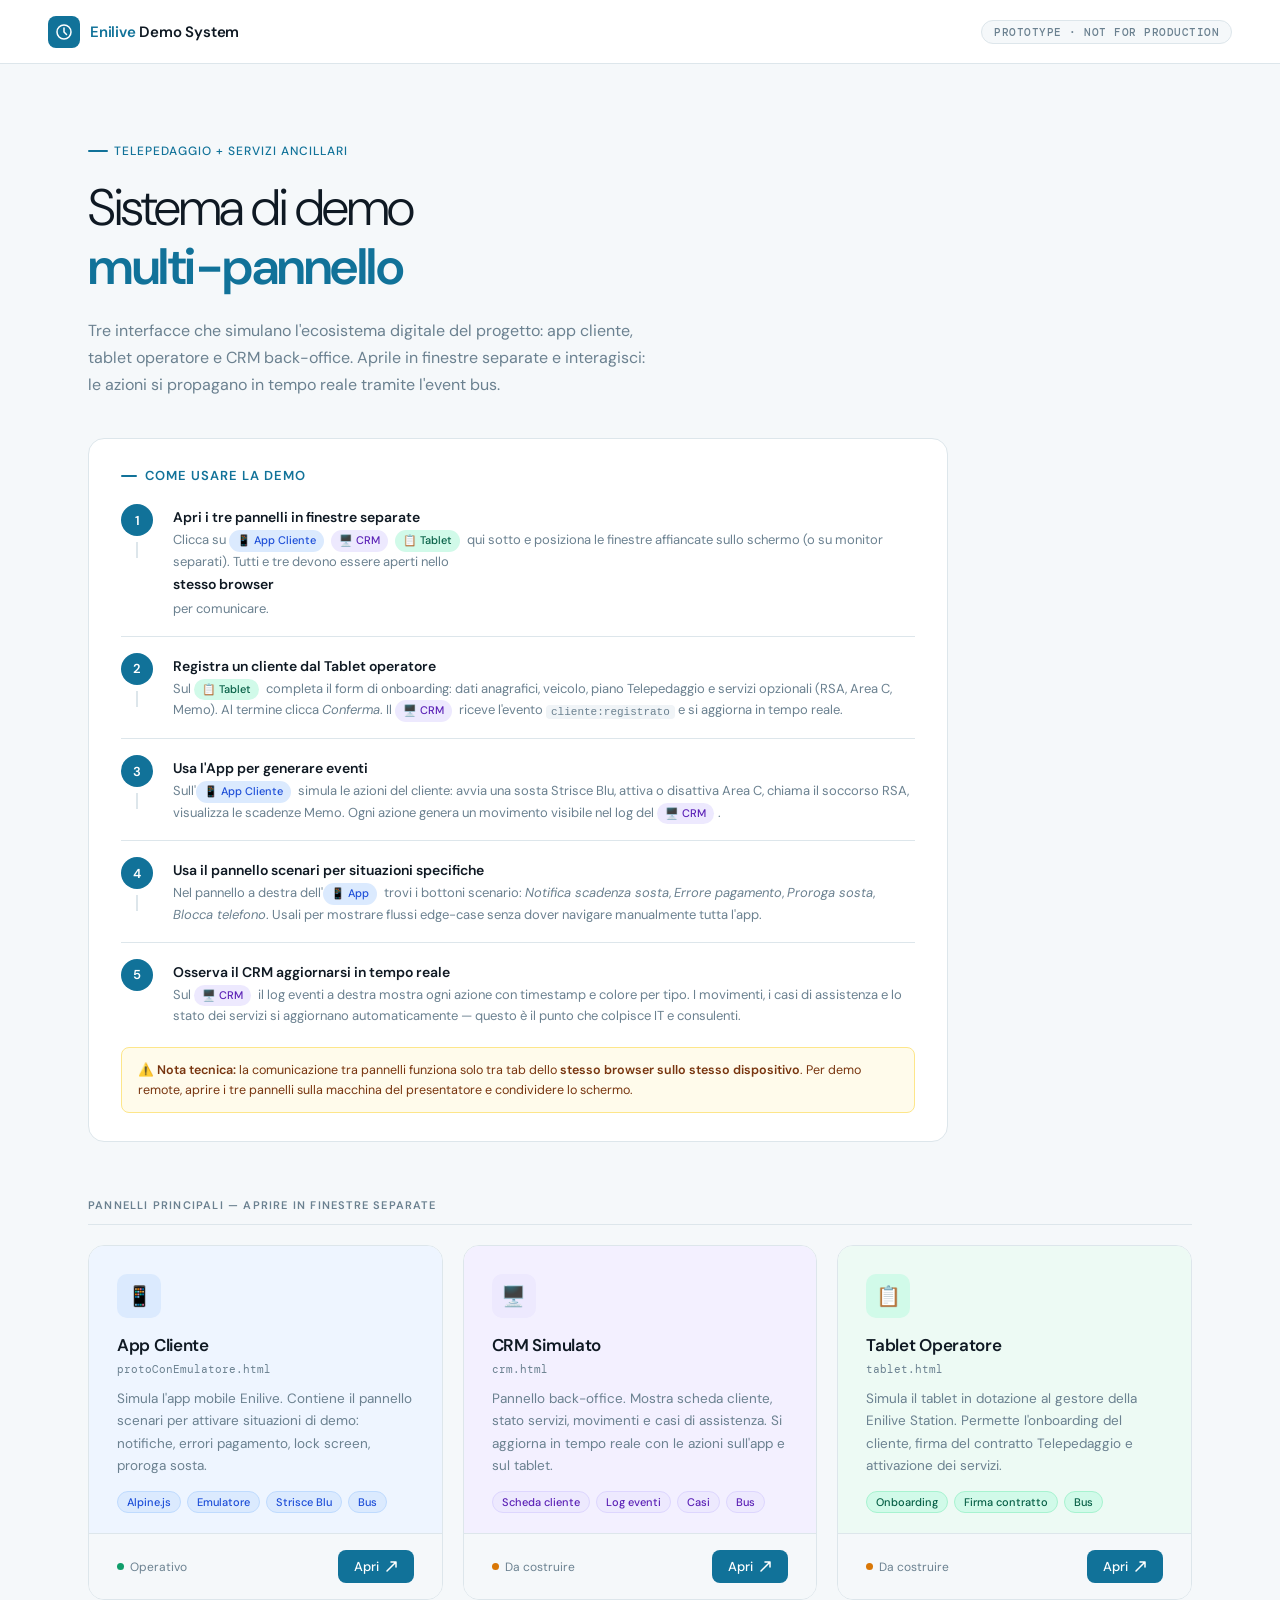
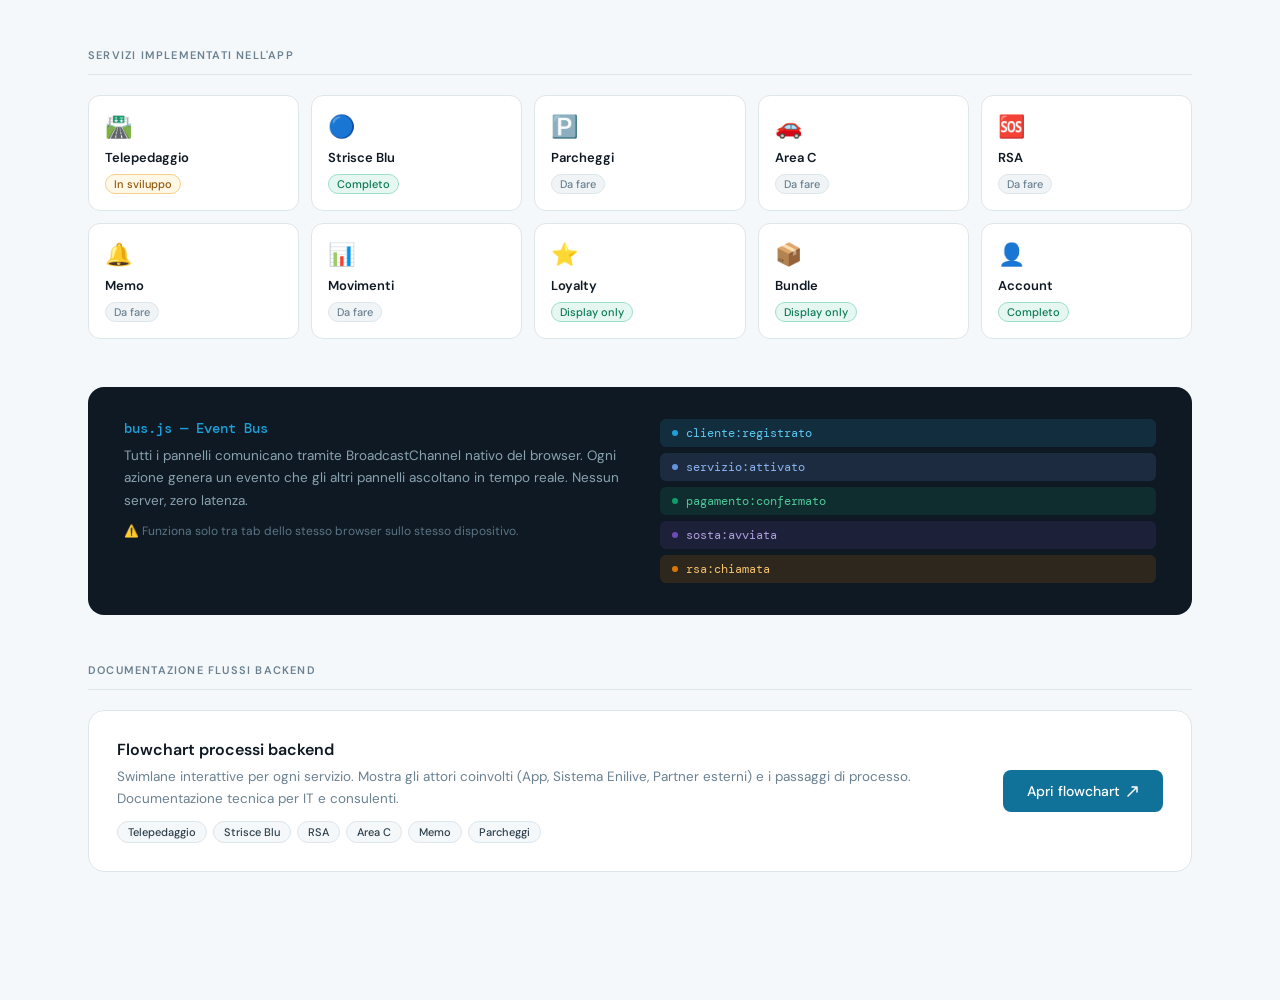
==== index.html @ ce36daeb "Add files via upload" ====
<!DOCTYPE html>
<html lang="it">
<head>
<meta charset="UTF-8">
<meta name="viewport" content="width=device-width, initial-scale=1.0">
<title>Enilive — Demo System</title>
<link href="https://fonts.googleapis.com/css2?family=DM+Sans:ital,opsz,wght@0,9..40,300;0,9..40,400;0,9..40,500;0,9..40,600;1,9..40,300&family=DM+Mono:wght@400;500&display=swap" rel="stylesheet">
<style>
  *, *::before, *::after { box-sizing: border-box; margin: 0; padding: 0; }

  :root {
    --teal:       #117299;
    --teal-dark:  #0d4f6f;
    --teal-light: #e6f4f9;
    --teal-mid:   #1e9fd8;
    --ink:        #0f1923;
    --ink-2:      #2c3e4a;
    --muted:      #6b8190;
    --border:     #dde6eb;
    --bg:         #f5f8fa;
    --white:      #ffffff;
    --green:      #0f9d6a;
    --amber:      #d97706;
    --purple:     #6d4bb5;
    --coral:      #d94f3d;
  }

  body {
    font-family: 'DM Sans', sans-serif;
    background: var(--bg);
    color: var(--ink);
    min-height: 100vh;
    overflow-x: hidden;
  }

  /* ── HEADER ── */
  header {
    background: var(--white);
    border-bottom: 1px solid var(--border);
    padding: 0 48px;
    height: 64px;
    display: flex;
    align-items: center;
    justify-content: space-between;
    position: sticky;
    top: 0;
    z-index: 100;
  }

  .logo {
    display: flex;
    align-items: center;
    gap: 10px;
  }

  .logo-mark {
    width: 32px;
    height: 32px;
    background: var(--teal);
    border-radius: 8px;
    display: flex;
    align-items: center;
    justify-content: center;
  }

  .logo-mark svg { width: 18px; height: 18px; }

  .logo-text {
    font-size: 15px;
    font-weight: 600;
    color: var(--ink);
    letter-spacing: -0.2px;
  }

  .logo-text span {
    color: var(--teal);
  }

  .header-badge {
    font-family: 'DM Mono', monospace;
    font-size: 11px;
    font-weight: 500;
    color: var(--muted);
    background: var(--bg);
    border: 1px solid var(--border);
    border-radius: 20px;
    padding: 4px 12px;
    letter-spacing: 0.5px;
  }

  /* ── HERO ── */
  .hero {
    padding: 72px 48px 56px;
    max-width: 1200px;
    margin: 0 auto;
  }

  .hero-eyebrow {
    display: inline-flex;
    align-items: center;
    gap: 6px;
    font-size: 12px;
    font-weight: 500;
    color: var(--teal);
    text-transform: uppercase;
    letter-spacing: 1px;
    margin-bottom: 20px;
  }

  .hero-eyebrow::before {
    content: '';
    display: block;
    width: 20px;
    height: 2px;
    background: var(--teal);
    border-radius: 2px;
  }

  .hero h1 {
    font-size: clamp(32px, 4vw, 52px);
    font-weight: 300;
    color: var(--ink);
    line-height: 1.15;
    letter-spacing: -1.5px;
    margin-bottom: 20px;
    max-width: 680px;
  }

  .hero h1 strong {
    font-weight: 600;
    color: var(--teal);
  }

  .hero-sub {
    font-size: 16px;
    font-weight: 400;
    color: var(--muted);
    line-height: 1.7;
    max-width: 560px;
    margin-bottom: 40px;
  }

  /* ── HOW TO ── */
  /* ── GUIDA USO ── */
  .howto {
    background: var(--white);
    border: 1px solid var(--border);
    border-radius: 16px;
    padding: 28px 32px;
    max-width: 860px;
  }

  .howto-title {
    font-size: 13px;
    font-weight: 600;
    text-transform: uppercase;
    letter-spacing: 1px;
    color: var(--teal);
    margin-bottom: 20px;
    display: flex;
    align-items: center;
    gap: 8px;
  }

  .howto-title::before {
    content: '';
    display: block;
    width: 16px;
    height: 2px;
    background: var(--teal);
    border-radius: 2px;
  }

  .howto-steps {
    display: flex;
    flex-direction: column;
    gap: 0;
  }

  .howto-step {
    display: flex;
    gap: 20px;
    align-items: flex-start;
    padding: 16px 0;
    border-bottom: 1px solid var(--border);
    position: relative;
  }

  .howto-step:last-child { border-bottom: none; padding-bottom: 0; }
  .howto-step:first-child { padding-top: 0; }

  .step-left {
    display: flex;
    flex-direction: column;
    align-items: center;
    gap: 0;
    flex-shrink: 0;
    width: 32px;
  }

  .step-num {
    width: 32px;
    height: 32px;
    border-radius: 50%;
    background: var(--teal);
    color: white;
    font-size: 13px;
    font-weight: 600;
    display: flex;
    align-items: center;
    justify-content: center;
    flex-shrink: 0;
  }

  .step-line {
    width: 2px;
    flex: 1;
    min-height: 16px;
    background: var(--border);
    margin-top: 6px;
  }

  .howto-step:last-child .step-line { display: none; }

  .step-right { flex: 1; padding-top: 4px; }

  .step-right strong {
    display: block;
    font-size: 14px;
    font-weight: 600;
    color: var(--ink);
    margin-bottom: 4px;
  }

  .step-right p {
    font-size: 13px;
    color: var(--muted);
    line-height: 1.6;
    margin: 0;
  }

  .step-badge {
    display: inline-flex;
    align-items: center;
    gap: 4px;
    font-size: 11px;
    font-weight: 500;
    padding: 2px 8px;
    border-radius: 20px;
    margin-right: 4px;
    vertical-align: middle;
    white-space: nowrap;
  }

  .sb-blue   { background: #dbeafe; color: #1d4ed8; }
  .sb-purple { background: #ede9fe; color: #5b21b6; }
  .sb-green  { background: #d1fae9; color: #065f46; }
  .sb-amber  { background: #fef3c7; color: #92400e; }

  .howto-note {
    margin-top: 20px;
    padding: 12px 16px;
    background: #fffbeb;
    border: 1px solid #fde68a;
    border-radius: 8px;
    font-size: 12.5px;
    color: #78350f;
    line-height: 1.6;
  }

  .howto-note strong { font-weight: 600; }

  /* ── SECTION LABEL ── */
  .section-label {
    font-size: 11px;
    font-weight: 600;
    text-transform: uppercase;
    letter-spacing: 1.2px;
    color: var(--muted);
    margin-bottom: 20px;
    padding-bottom: 12px;
    border-bottom: 1px solid var(--border);
  }

  /* ── MAIN GRID ── */
  .main {
    max-width: 1200px;
    margin: 0 auto;
    padding: 0 48px 80px;
  }

  /* ── PANNELLI PRINCIPALI ── */
  .panels-grid {
    display: grid;
    grid-template-columns: repeat(3, 1fr);
    gap: 20px;
    margin-bottom: 48px;
  }

  .panel-card {
    background: var(--white);
    border: 1px solid var(--border);
    border-radius: 16px;
    overflow: hidden;
    transition: box-shadow 0.2s, transform 0.2s;
    display: flex;
    flex-direction: column;
  }

  .panel-card:hover {
    box-shadow: 0 8px 32px rgba(17, 114, 153, 0.12);
    transform: translateY(-2px);
  }

  .panel-card-top {
    padding: 28px 28px 20px;
    border-bottom: 1px solid var(--border);
    flex: 1;
  }

  .panel-icon {
    width: 44px;
    height: 44px;
    border-radius: 10px;
    display: flex;
    align-items: center;
    justify-content: center;
    margin-bottom: 16px;
    font-size: 20px;
  }

  .panel-card h3 {
    font-size: 17px;
    font-weight: 600;
    color: var(--ink);
    letter-spacing: -0.3px;
    margin-bottom: 6px;
  }

  .panel-card .filename {
    font-family: 'DM Mono', monospace;
    font-size: 11px;
    color: var(--muted);
    margin-bottom: 12px;
  }

  .panel-card p {
    font-size: 13.5px;
    color: var(--muted);
    line-height: 1.65;
    margin-bottom: 14px;
  }

  .tag-list {
    display: flex;
    flex-wrap: wrap;
    gap: 6px;
  }

  .tag {
    font-size: 11px;
    font-weight: 500;
    padding: 3px 9px;
    border-radius: 20px;
    border: 1px solid;
  }

  .panel-card-bottom {
    padding: 16px 28px;
    display: flex;
    align-items: center;
    justify-content: space-between;
    background: var(--bg);
  }

  .status-dot {
    display: flex;
    align-items: center;
    gap: 6px;
    font-size: 12px;
    color: var(--muted);
  }

  .dot {
    width: 7px;
    height: 7px;
    border-radius: 50%;
  }

  .dot.green { background: var(--green); }
  .dot.amber { background: var(--amber); }
  .dot.gray  { background: var(--border); }

  .open-btn {
    display: inline-flex;
    align-items: center;
    gap: 6px;
    font-size: 13px;
    font-weight: 500;
    color: var(--white);
    background: var(--teal);
    border: none;
    border-radius: 8px;
    padding: 8px 16px;
    cursor: pointer;
    text-decoration: none;
    transition: background 0.15s;
  }

  .open-btn:hover { background: var(--teal-dark); }

  .open-btn svg { width: 13px; height: 13px; }

  /* ── SERVIZI CARD ── */
  .services-section { margin-bottom: 48px; }

  .services-grid {
    display: grid;
    grid-template-columns: repeat(5, 1fr);
    gap: 12px;
  }

  .service-pill {
    background: var(--white);
    border: 1px solid var(--border);
    border-radius: 12px;
    padding: 16px;
    display: flex;
    flex-direction: column;
    align-items: flex-start;
    gap: 8px;
  }

  .service-pill .s-icon { font-size: 22px; }

  .service-pill .s-name {
    font-size: 13px;
    font-weight: 600;
    color: var(--ink);
  }

  .service-pill .s-status {
    font-size: 11px;
    padding: 2px 8px;
    border-radius: 20px;
    font-weight: 500;
  }

  .s-done   { background: #e6f7f1; color: #0a7a52; border: 1px solid #9de0c6; }
  .s-wip    { background: #fff8e6; color: #92580a; border: 1px solid #f5d08a; }
  .s-todo   { background: #f0f4f7; color: var(--muted); border: 1px solid var(--border); }

  /* ── FLUSSI ── */
  .flows-section { margin-bottom: 48px; }

  .flows-card {
    background: var(--white);
    border: 1px solid var(--border);
    border-radius: 16px;
    padding: 28px;
    display: flex;
    align-items: center;
    justify-content: space-between;
    gap: 24px;
    transition: box-shadow 0.2s;
  }

  .flows-card:hover { box-shadow: 0 4px 20px rgba(0,0,0,0.06); }

  .flows-info { flex: 1; }
  .flows-info h3 {
    font-size: 16px;
    font-weight: 600;
    color: var(--ink);
    margin-bottom: 6px;
  }
  .flows-info p {
    font-size: 13.5px;
    color: var(--muted);
    line-height: 1.6;
  }

  .flows-chips {
    display: flex;
    flex-wrap: wrap;
    gap: 6px;
    margin-top: 12px;
  }

  .chip {
    font-size: 11px;
    font-weight: 500;
    background: var(--bg);
    border: 1px solid var(--border);
    color: var(--ink-2);
    padding: 3px 10px;
    border-radius: 20px;
  }

  /* ── BUS INFO ── */
  .bus-section {
    background: var(--ink);
    border-radius: 16px;
    padding: 32px 36px;
    display: flex;
    gap: 40px;
    align-items: flex-start;
    margin-bottom: 48px;
  }

  .bus-left { flex: 1; }
  .bus-left h3 {
    font-family: 'DM Mono', monospace;
    font-size: 14px;
    font-weight: 500;
    color: var(--teal-mid);
    margin-bottom: 8px;
  }
  .bus-left p {
    font-size: 13.5px;
    color: #8aa3b0;
    line-height: 1.65;
  }

  .bus-events {
    flex: 1;
    display: flex;
    flex-direction: column;
    gap: 6px;
  }

  .bus-event {
    font-family: 'DM Mono', monospace;
    font-size: 12px;
    padding: 6px 12px;
    border-radius: 6px;
    display: flex;
    align-items: center;
    gap: 8px;
  }

  .bus-event .ev-dot {
    width: 6px;
    height: 6px;
    border-radius: 50%;
    flex-shrink: 0;
  }

  .ev-teal   { background: rgba(30,159,216,0.15); color: #5dc8f0; }
  .ev-teal   .ev-dot { background: #1e9fd8; }
  .ev-blue   { background: rgba(99,148,220,0.15); color: #8ab4f0; }
  .ev-blue   .ev-dot { background: #6394dc; }
  .ev-green  { background: rgba(15,157,106,0.15); color: #4dc99a; }
  .ev-green  .ev-dot { background: #0f9d6a; }
  .ev-purple { background: rgba(109,75,181,0.15); color: #b09ee0; }
  .ev-purple .ev-dot { background: #6d4bb5; }
  .ev-amber  { background: rgba(217,119,6,0.15); color: #f5c26e; }
  .ev-amber  .ev-dot { background: #d97706; }

  /* ── COLORS per pannelli ── */
  .c-blue   { background: #eef5ff; }
  .c-blue   .panel-icon { background: #dbeafe; }
  .c-green  { background: #edfaf4; }
  .c-green  .panel-icon { background: #d1fae9; }
  .c-purple { background: #f3f0ff; }
  .c-purple .panel-icon { background: #ede9fe; }

  .tag-blue   { background: #dbeafe; color: #1d4ed8; border-color: #bfdbfe; }
  .tag-green  { background: #d1fae9; color: #065f46; border-color: #a7f3d0; }
  .tag-purple { background: #ede9fe; color: #5b21b6; border-color: #ddd6fe; }

  @keyframes fadeUp {
    from { opacity: 0; transform: translateY(12px); }
    to   { opacity: 1; transform: translateY(0); }
  }

  .hero        { animation: fadeUp 0.5s ease both; }
  .panel-card  { animation: fadeUp 0.5s ease both; }
  .panel-card:nth-child(2) { animation-delay: 0.06s; }
  .panel-card:nth-child(3) { animation-delay: 0.12s; }
</style>
</head>
<body>

<header>
  <div class="logo">
    <div class="logo-mark">
      <svg viewBox="0 0 18 18" fill="none">
        <circle cx="9" cy="9" r="7" stroke="white" stroke-width="1.5"/>
        <path d="M9 5v4l2.5 2.5" stroke="white" stroke-width="1.5" stroke-linecap="round"/>
      </svg>
    </div>
    <span class="logo-text"><span>Enilive</span> Demo System</span>
  </div>
  <span class="header-badge">PROTOTYPE · NOT FOR PRODUCTION</span>
</header>

<section class="hero">
  <div class="hero-eyebrow">Telepedaggio + Servizi Ancillari</div>
  <h1>Sistema di demo<br><strong>multi-pannello</strong></h1>
  <p class="hero-sub">
    Tre interfacce che simulano l'ecosistema digitale del progetto: app cliente, tablet operatore e CRM back-office. Aprile in finestre separate e interagisci: le azioni si propagano in tempo reale tramite l'event bus.
  </p>
  <div class="howto">
    <div class="howto-title">Come usare la demo</div>
    <div class="howto-steps">

      <div class="howto-step">
        <div class="step-left">
          <div class="step-num">1</div>
          <div class="step-line"></div>
        </div>
        <div class="step-right">
          <strong>Apri i tre pannelli in finestre separate</strong>
          <p>Clicca su <span class="step-badge sb-blue">📱 App Cliente</span> <span class="step-badge sb-purple">🖥️ CRM</span> <span class="step-badge sb-green">📋 Tablet</span> qui sotto e posiziona le finestre affiancate sullo schermo (o su monitor separati). Tutti e tre devono essere aperti nello <strong>stesso browser</strong> per comunicare.</p>
        </div>
      </div>

      <div class="howto-step">
        <div class="step-left">
          <div class="step-num">2</div>
          <div class="step-line"></div>
        </div>
        <div class="step-right">
          <strong>Registra un cliente dal Tablet operatore</strong>
          <p>Sul <span class="step-badge sb-green">📋 Tablet</span> completa il form di onboarding: dati anagrafici, veicolo, piano Telepedaggio e servizi opzionali (RSA, Area C, Memo). Al termine clicca <em>Conferma</em>. Il <span class="step-badge sb-purple">🖥️ CRM</span> riceve l'evento <code style="font-family:monospace;font-size:11px;background:#f0f4f7;padding:1px 5px;border-radius:4px;">cliente:registrato</code> e si aggiorna in tempo reale.</p>
        </div>
      </div>

      <div class="howto-step">
        <div class="step-left">
          <div class="step-num">3</div>
          <div class="step-line"></div>
        </div>
        <div class="step-right">
          <strong>Usa l'App per generare eventi</strong>
          <p>Sull'<span class="step-badge sb-blue">📱 App Cliente</span> simula le azioni del cliente: avvia una sosta Strisce Blu, attiva o disattiva Area C, chiama il soccorso RSA, visualizza le scadenze Memo. Ogni azione genera un movimento visibile nel log del <span class="step-badge sb-purple">🖥️ CRM</span>.</p>
        </div>
      </div>

      <div class="howto-step">
        <div class="step-left">
          <div class="step-num">4</div>
          <div class="step-line"></div>
        </div>
        <div class="step-right">
          <strong>Usa il pannello scenari per situazioni specifiche</strong>
          <p>Nel pannello a destra dell'<span class="step-badge sb-blue">📱 App</span> trovi i bottoni scenario: <em>Notifica scadenza sosta</em>, <em>Errore pagamento</em>, <em>Proroga sosta</em>, <em>Blocca telefono</em>. Usali per mostrare flussi edge-case senza dover navigare manualmente tutta l'app.</p>
        </div>
      </div>

      <div class="howto-step">
        <div class="step-left">
          <div class="step-num">5</div>
          <div class="step-line"></div>
        </div>
        <div class="step-right">
          <strong>Osserva il CRM aggiornarsi in tempo reale</strong>
          <p>Sul <span class="step-badge sb-purple">🖥️ CRM</span> il log eventi a destra mostra ogni azione con timestamp e colore per tipo. I movimenti, i casi di assistenza e lo stato dei servizi si aggiornano automaticamente — questo è il punto che colpisce IT e consulenti.</p>
        </div>
      </div>

    </div>
    <div class="howto-note">
      <strong>⚠️ Nota tecnica:</strong> la comunicazione tra pannelli funziona solo tra tab dello <strong>stesso browser sullo stesso dispositivo</strong>. Per demo remote, aprire i tre pannelli sulla macchina del presentatore e condividere lo schermo.
    </div>
  </div>
</section>

<main class="main">

  <!-- PANNELLI PRINCIPALI -->
  <div class="section-label">Pannelli principali — aprire in finestre separate</div>
  <div class="panels-grid">

    <!-- App cliente -->
    <div class="panel-card">
      <div class="panel-card-top c-blue">
        <div class="panel-icon">📱</div>
        <h3>App Cliente</h3>
        <div class="filename">protoConEmulatore.html</div>
        <p>Simula l'app mobile Enilive. Contiene il pannello scenari per attivare situazioni di demo: notifiche, errori pagamento, lock screen, proroga sosta.</p>
        <div class="tag-list">
          <span class="tag tag-blue">Alpine.js</span>
          <span class="tag tag-blue">Emulatore</span>
          <span class="tag tag-blue">Strisce Blu</span>
          <span class="tag tag-blue">Bus</span>
        </div>
      </div>
      <div class="panel-card-bottom">
        <div class="status-dot"><div class="dot green"></div> Operativo</div>
        <a href="protoConEmulatore.html" target="_blank" class="open-btn">
          Apri
          <svg viewBox="0 0 13 13" fill="none"><path d="M2 11L11 2M11 2H6M11 2v5" stroke="white" stroke-width="1.5" stroke-linecap="round" stroke-linejoin="round"/></svg>
        </a>
      </div>
    </div>

    <!-- CRM -->
    <div class="panel-card">
      <div class="panel-card-top c-purple">
        <div class="panel-icon">🖥️</div>
        <h3>CRM Simulato</h3>
        <div class="filename">crm.html</div>
        <p>Pannello back-office. Mostra scheda cliente, stato servizi, movimenti e casi di assistenza. Si aggiorna in tempo reale con le azioni sull'app e sul tablet.</p>
        <div class="tag-list">
          <span class="tag tag-purple">Scheda cliente</span>
          <span class="tag tag-purple">Log eventi</span>
          <span class="tag tag-purple">Casi</span>
          <span class="tag tag-purple">Bus</span>
        </div>
      </div>
      <div class="panel-card-bottom">
        <div class="status-dot"><div class="dot amber"></div> Da costruire</div>
        <a href="crm.html" target="_blank" class="open-btn">
          Apri
          <svg viewBox="0 0 13 13" fill="none"><path d="M2 11L11 2M11 2H6M11 2v5" stroke="white" stroke-width="1.5" stroke-linecap="round" stroke-linejoin="round"/></svg>
        </a>
      </div>
    </div>

    <!-- Tablet -->
    <div class="panel-card">
      <div class="panel-card-top c-green">
        <div class="panel-icon">📋</div>
        <h3>Tablet Operatore</h3>
        <div class="filename">tablet.html</div>
        <p>Simula il tablet in dotazione al gestore della Enilive Station. Permette l'onboarding del cliente, firma del contratto Telepedaggio e attivazione dei servizi.</p>
        <div class="tag-list">
          <span class="tag tag-green">Onboarding</span>
          <span class="tag tag-green">Firma contratto</span>
          <span class="tag tag-green">Bus</span>
        </div>
      </div>
      <div class="panel-card-bottom">
        <div class="status-dot"><div class="dot amber"></div> Da costruire</div>
        <a href="tablet.html" target="_blank" class="open-btn">
          Apri
          <svg viewBox="0 0 13 13" fill="none"><path d="M2 11L11 2M11 2H6M11 2v5" stroke="white" stroke-width="1.5" stroke-linecap="round" stroke-linejoin="round"/></svg>
        </a>
      </div>
    </div>

  </div>

  <!-- SERVIZI -->
  <div class="services-section">
    <div class="section-label">Servizi implementati nell'app</div>
    <div class="services-grid">
      <div class="service-pill">
        <div class="s-icon">🛣️</div>
        <div class="s-name">Telepedaggio</div>
        <span class="s-status s-wip">In sviluppo</span>
      </div>
      <div class="service-pill">
        <div class="s-icon">🔵</div>
        <div class="s-name">Strisce Blu</div>
        <span class="s-status s-done">Completo</span>
      </div>
      <div class="service-pill">
        <div class="s-icon">🅿️</div>
        <div class="s-name">Parcheggi</div>
        <span class="s-status s-todo">Da fare</span>
      </div>
      <div class="service-pill">
        <div class="s-icon">🚗</div>
        <div class="s-name">Area C</div>
        <span class="s-status s-todo">Da fare</span>
      </div>
      <div class="service-pill">
        <div class="s-icon">🆘</div>
        <div class="s-name">RSA</div>
        <span class="s-status s-todo">Da fare</span>
      </div>
      <div class="service-pill">
        <div class="s-icon">🔔</div>
        <div class="s-name">Memo</div>
        <span class="s-status s-todo">Da fare</span>
      </div>
      <div class="service-pill">
        <div class="s-icon">📊</div>
        <div class="s-name">Movimenti</div>
        <span class="s-status s-todo">Da fare</span>
      </div>
      <div class="service-pill">
        <div class="s-icon">⭐</div>
        <div class="s-name">Loyalty</div>
        <span class="s-status s-done">Display only</span>
      </div>
      <div class="service-pill">
        <div class="s-icon">📦</div>
        <div class="s-name">Bundle</div>
        <span class="s-status s-done">Display only</span>
      </div>
      <div class="service-pill">
        <div class="s-icon">👤</div>
        <div class="s-name">Account</div>
        <span class="s-status s-done">Completo</span>
      </div>
    </div>
  </div>

  <!-- EVENT BUS -->
  <div class="bus-section">
    <div class="bus-left">
      <h3>bus.js — Event Bus</h3>
      <p>Tutti i pannelli comunicano tramite BroadcastChannel nativo del browser. Ogni azione genera un evento che gli altri pannelli ascoltano in tempo reale. Nessun server, zero latenza.</p>
      <p style="margin-top: 10px; font-size: 12px; color: #5a7585;">⚠️ Funziona solo tra tab dello stesso browser sullo stesso dispositivo.</p>
    </div>
    <div class="bus-events">
      <div class="bus-event ev-teal"><div class="ev-dot"></div>cliente:registrato</div>
      <div class="bus-event ev-blue"><div class="ev-dot"></div>servizio:attivato</div>
      <div class="bus-event ev-green"><div class="ev-dot"></div>pagamento:confermato</div>
      <div class="bus-event ev-purple"><div class="ev-dot"></div>sosta:avviata</div>
      <div class="bus-event ev-amber"><div class="ev-dot"></div>rsa:chiamata</div>
    </div>
  </div>

  <!-- FLOWCHART -->
  <div class="flows-section">
    <div class="section-label">Documentazione flussi backend</div>
    <div class="flows-card">
      <div class="flows-info">
        <h3>Flowchart processi backend</h3>
        <p>Swimlane interattive per ogni servizio. Mostra gli attori coinvolti (App, Sistema Enilive, Partner esterni) e i passaggi di processo. Documentazione tecnica per IT e consulenti.</p>
        <div class="flows-chips">
          <span class="chip">Telepedaggio</span>
          <span class="chip">Strisce Blu</span>
          <span class="chip">RSA</span>
          <span class="chip">Area C</span>
          <span class="chip">Memo</span>
          <span class="chip">Parcheggi</span>
        </div>
      </div>
      <a href="flows.html" target="_blank" class="open-btn" style="flex-shrink:0; padding: 12px 24px; font-size: 14px;">
        Apri flowchart
        <svg viewBox="0 0 13 13" fill="none"><path d="M2 11L11 2M11 2H6M11 2v5" stroke="white" stroke-width="1.5" stroke-linecap="round" stroke-linejoin="round"/></svg>
      </a>
    </div>
  </div>

</main>

</body>
</html>
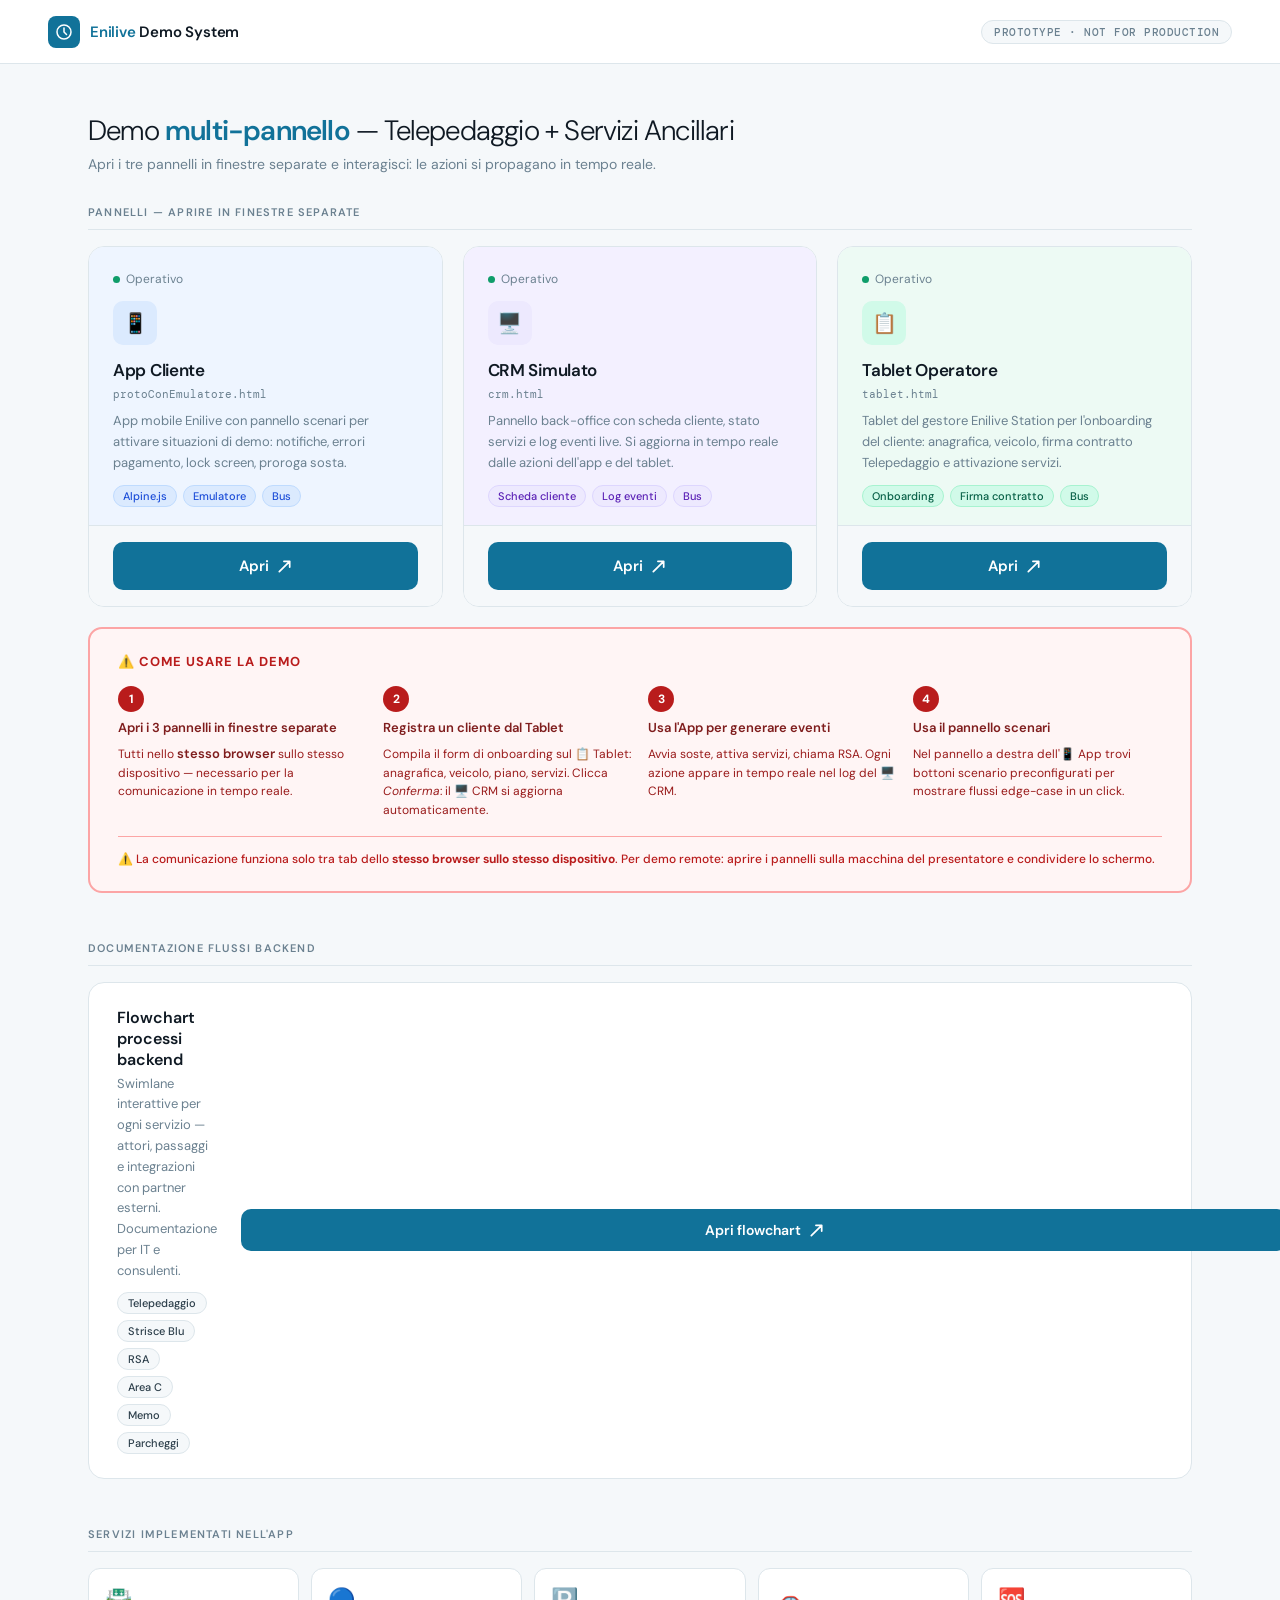
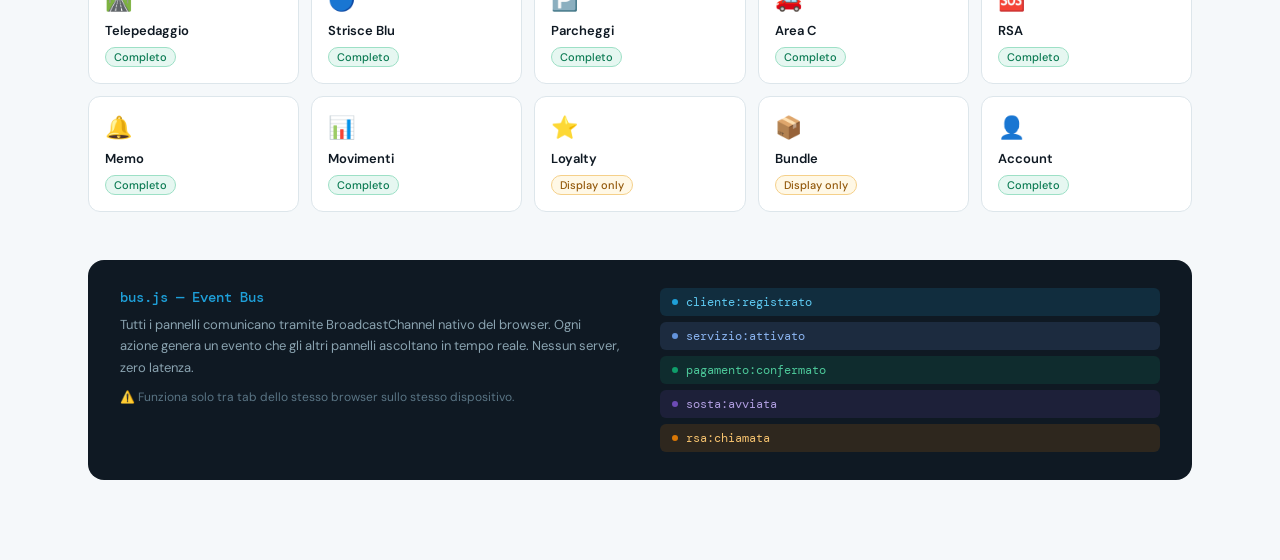
==== commit c6a88ba8: "Add files via upload" ====
--- a/index.html
+++ b/index.html
@@ -72,9 +72,7 @@
     letter-spacing: -0.2px;
   }
 
-  .logo-text span {
-    color: var(--teal);
-  }
+  .logo-text span { color: var(--teal); }
 
   .header-badge {
     font-family: 'DM Mono', monospace;
@@ -88,187 +86,35 @@
     letter-spacing: 0.5px;
   }
 
-  /* ── HERO ── */
-  .hero {
-    padding: 72px 48px 56px;
+  /* ── MAIN ── */
+  .main {
     max-width: 1200px;
     margin: 0 auto;
-  }
-
-  .hero-eyebrow {
-    display: inline-flex;
-    align-items: center;
-    gap: 6px;
-    font-size: 12px;
-    font-weight: 500;
-    color: var(--teal);
-    text-transform: uppercase;
-    letter-spacing: 1px;
-    margin-bottom: 20px;
-  }
-
-  .hero-eyebrow::before {
-    content: '';
-    display: block;
-    width: 20px;
-    height: 2px;
-    background: var(--teal);
-    border-radius: 2px;
-  }
-
-  .hero h1 {
-    font-size: clamp(32px, 4vw, 52px);
+    padding: 48px 48px 80px;
+  }
+
+  /* ── TITOLO TOP ── */
+  .page-title {
+    margin-bottom: 32px;
+  }
+
+  .page-title h1 {
+    font-size: 28px;
     font-weight: 300;
     color: var(--ink);
-    line-height: 1.15;
-    letter-spacing: -1.5px;
-    margin-bottom: 20px;
-    max-width: 680px;
-  }
-
-  .hero h1 strong {
+    letter-spacing: -0.8px;
+    margin-bottom: 6px;
+  }
+
+  .page-title h1 strong {
     font-weight: 600;
     color: var(--teal);
   }
 
-  .hero-sub {
-    font-size: 16px;
-    font-weight: 400;
+  .page-title p {
+    font-size: 14px;
     color: var(--muted);
-    line-height: 1.7;
-    max-width: 560px;
-    margin-bottom: 40px;
-  }
-
-  /* ── HOW TO ── */
-  /* ── GUIDA USO ── */
-  .howto {
-    background: var(--white);
-    border: 1px solid var(--border);
-    border-radius: 16px;
-    padding: 28px 32px;
-    max-width: 860px;
-  }
-
-  .howto-title {
-    font-size: 13px;
-    font-weight: 600;
-    text-transform: uppercase;
-    letter-spacing: 1px;
-    color: var(--teal);
-    margin-bottom: 20px;
-    display: flex;
-    align-items: center;
-    gap: 8px;
-  }
-
-  .howto-title::before {
-    content: '';
-    display: block;
-    width: 16px;
-    height: 2px;
-    background: var(--teal);
-    border-radius: 2px;
-  }
-
-  .howto-steps {
-    display: flex;
-    flex-direction: column;
-    gap: 0;
-  }
-
-  .howto-step {
-    display: flex;
-    gap: 20px;
-    align-items: flex-start;
-    padding: 16px 0;
-    border-bottom: 1px solid var(--border);
-    position: relative;
-  }
-
-  .howto-step:last-child { border-bottom: none; padding-bottom: 0; }
-  .howto-step:first-child { padding-top: 0; }
-
-  .step-left {
-    display: flex;
-    flex-direction: column;
-    align-items: center;
-    gap: 0;
-    flex-shrink: 0;
-    width: 32px;
-  }
-
-  .step-num {
-    width: 32px;
-    height: 32px;
-    border-radius: 50%;
-    background: var(--teal);
-    color: white;
-    font-size: 13px;
-    font-weight: 600;
-    display: flex;
-    align-items: center;
-    justify-content: center;
-    flex-shrink: 0;
-  }
-
-  .step-line {
-    width: 2px;
-    flex: 1;
-    min-height: 16px;
-    background: var(--border);
-    margin-top: 6px;
-  }
-
-  .howto-step:last-child .step-line { display: none; }
-
-  .step-right { flex: 1; padding-top: 4px; }
-
-  .step-right strong {
-    display: block;
-    font-size: 14px;
-    font-weight: 600;
-    color: var(--ink);
-    margin-bottom: 4px;
-  }
-
-  .step-right p {
-    font-size: 13px;
-    color: var(--muted);
-    line-height: 1.6;
-    margin: 0;
-  }
-
-  .step-badge {
-    display: inline-flex;
-    align-items: center;
-    gap: 4px;
-    font-size: 11px;
-    font-weight: 500;
-    padding: 2px 8px;
-    border-radius: 20px;
-    margin-right: 4px;
-    vertical-align: middle;
-    white-space: nowrap;
-  }
-
-  .sb-blue   { background: #dbeafe; color: #1d4ed8; }
-  .sb-purple { background: #ede9fe; color: #5b21b6; }
-  .sb-green  { background: #d1fae9; color: #065f46; }
-  .sb-amber  { background: #fef3c7; color: #92400e; }
-
-  .howto-note {
-    margin-top: 20px;
-    padding: 12px 16px;
-    background: #fffbeb;
-    border: 1px solid #fde68a;
-    border-radius: 8px;
-    font-size: 12.5px;
-    color: #78350f;
-    line-height: 1.6;
-  }
-
-  .howto-note strong { font-weight: 600; }
+  }
 
   /* ── SECTION LABEL ── */
   .section-label {
@@ -277,16 +123,9 @@
     text-transform: uppercase;
     letter-spacing: 1.2px;
     color: var(--muted);
-    margin-bottom: 20px;
-    padding-bottom: 12px;
+    margin-bottom: 16px;
+    padding-bottom: 10px;
     border-bottom: 1px solid var(--border);
-  }
-
-  /* ── MAIN GRID ── */
-  .main {
-    max-width: 1200px;
-    margin: 0 auto;
-    padding: 0 48px 80px;
   }
 
   /* ── PANNELLI PRINCIPALI ── */
@@ -294,7 +133,7 @@
     display: grid;
     grid-template-columns: repeat(3, 1fr);
     gap: 20px;
-    margin-bottom: 48px;
+    margin-bottom: 20px;
   }
 
   .panel-card {
@@ -313,7 +152,7 @@
   }
 
   .panel-card-top {
-    padding: 28px 28px 20px;
+    padding: 24px 24px 18px;
     border-bottom: 1px solid var(--border);
     flex: 1;
   }
@@ -325,7 +164,7 @@
     display: flex;
     align-items: center;
     justify-content: center;
-    margin-bottom: 16px;
+    margin-bottom: 14px;
     font-size: 20px;
   }
 
@@ -341,14 +180,14 @@
     font-family: 'DM Mono', monospace;
     font-size: 11px;
     color: var(--muted);
+    margin-bottom: 10px;
+  }
+
+  .panel-card p {
+    font-size: 13px;
+    color: var(--muted);
+    line-height: 1.6;
     margin-bottom: 12px;
-  }
-
-  .panel-card p {
-    font-size: 13.5px;
-    color: var(--muted);
-    line-height: 1.65;
-    margin-bottom: 14px;
   }
 
   .tag-list {
@@ -366,10 +205,7 @@
   }
 
   .panel-card-bottom {
-    padding: 16px 28px;
-    display: flex;
-    align-items: center;
-    justify-content: space-between;
+    padding: 16px 24px;
     background: var(--bg);
   }
 
@@ -381,101 +217,138 @@
     color: var(--muted);
   }
 
-  .dot {
-    width: 7px;
-    height: 7px;
-    border-radius: 50%;
-  }
-
-  .dot.green { background: var(--green); }
-  .dot.amber { background: var(--amber); }
-  .dot.gray  { background: var(--border); }
+  .dot { width: 7px; height: 7px; border-radius: 50%; }
+  .dot.green  { background: var(--green); }
+  .dot.amber  { background: var(--amber); }
 
   .open-btn {
-    display: inline-flex;
-    align-items: center;
-    gap: 6px;
-    font-size: 13px;
-    font-weight: 500;
+    display: flex;
+    align-items: center;
+    justify-content: center;
+    gap: 8px;
+    width: 100%;
+    font-size: 15px;
+    font-weight: 600;
     color: var(--white);
     background: var(--teal);
     border: none;
-    border-radius: 8px;
-    padding: 8px 16px;
+    border-radius: 10px;
+    padding: 14px;
     cursor: pointer;
     text-decoration: none;
     transition: background 0.15s;
   }
 
   .open-btn:hover { background: var(--teal-dark); }
-
-  .open-btn svg { width: 13px; height: 13px; }
-
-  /* ── SERVIZI CARD ── */
-  .services-section { margin-bottom: 48px; }
-
-  .services-grid {
+  .open-btn svg { width: 15px; height: 15px; }
+
+  /* ── COLORI PANNELLI ── */
+  .c-blue   { background: #eef5ff; }
+  .c-blue   .panel-icon { background: #dbeafe; }
+  .c-green  { background: #edfaf4; }
+  .c-green  .panel-icon { background: #d1fae9; }
+  .c-purple { background: #f3f0ff; }
+  .c-purple .panel-icon { background: #ede9fe; }
+
+  .tag-blue   { background: #dbeafe; color: #1d4ed8; border-color: #bfdbfe; }
+  .tag-green  { background: #d1fae9; color: #065f46; border-color: #a7f3d0; }
+  .tag-purple { background: #ede9fe; color: #5b21b6; border-color: #ddd6fe; }
+
+  /* ── GUIDA IN ROSSO ── */
+  .guida {
+    background: #fff5f5;
+    border: 2px solid #fca5a5;
+    border-radius: 14px;
+    padding: 24px 28px;
+    margin-bottom: 48px;
+  }
+
+  .guida-title {
+    font-size: 13px;
+    font-weight: 700;
+    text-transform: uppercase;
+    letter-spacing: 1px;
+    color: #b91c1c;
+    margin-bottom: 16px;
+    display: flex;
+    align-items: center;
+    gap: 8px;
+  }
+
+  .guida-steps {
     display: grid;
-    grid-template-columns: repeat(5, 1fr);
-    gap: 12px;
-  }
-
-  .service-pill {
-    background: var(--white);
-    border: 1px solid var(--border);
-    border-radius: 12px;
-    padding: 16px;
+    grid-template-columns: repeat(4, 1fr);
+    gap: 16px;
+  }
+
+  .guida-step {
     display: flex;
     flex-direction: column;
-    align-items: flex-start;
     gap: 8px;
   }
 
-  .service-pill .s-icon { font-size: 22px; }
-
-  .service-pill .s-name {
+  .guida-num {
+    width: 26px;
+    height: 26px;
+    border-radius: 50%;
+    background: #b91c1c;
+    color: white;
+    font-size: 12px;
+    font-weight: 700;
+    display: flex;
+    align-items: center;
+    justify-content: center;
+    flex-shrink: 0;
+  }
+
+  .guida-step strong {
     font-size: 13px;
     font-weight: 600;
-    color: var(--ink);
-  }
-
-  .service-pill .s-status {
-    font-size: 11px;
-    padding: 2px 8px;
-    border-radius: 20px;
+    color: #7f1d1d;
+    line-height: 1.3;
+  }
+
+  .guida-step p {
+    font-size: 12px;
+    color: #991b1b;
+    line-height: 1.55;
+    margin: 0;
+  }
+
+  .guida-note {
+    margin-top: 16px;
+    padding-top: 14px;
+    border-top: 1px solid #fca5a5;
+    font-size: 12px;
+    color: #b91c1c;
     font-weight: 500;
   }
 
-  .s-done   { background: #e6f7f1; color: #0a7a52; border: 1px solid #9de0c6; }
-  .s-wip    { background: #fff8e6; color: #92580a; border: 1px solid #f5d08a; }
-  .s-todo   { background: #f0f4f7; color: var(--muted); border: 1px solid var(--border); }
-
-  /* ── FLUSSI ── */
-  .flows-section { margin-bottom: 48px; }
-
+  /* ── FLOWCHART ── */
   .flows-card {
     background: var(--white);
     border: 1px solid var(--border);
     border-radius: 16px;
-    padding: 28px;
+    padding: 24px 28px;
     display: flex;
     align-items: center;
     justify-content: space-between;
     gap: 24px;
+    margin-bottom: 48px;
     transition: box-shadow 0.2s;
   }
 
   .flows-card:hover { box-shadow: 0 4px 20px rgba(0,0,0,0.06); }
 
-  .flows-info { flex: 1; }
   .flows-info h3 {
     font-size: 16px;
     font-weight: 600;
     color: var(--ink);
-    margin-bottom: 6px;
-  }
+    margin-bottom: 4px;
+  }
+
   .flows-info p {
-    font-size: 13.5px;
+    font-size: 13px;
     color: var(--muted);
     line-height: 1.6;
   }
@@ -484,7 +357,7 @@
     display: flex;
     flex-wrap: wrap;
     gap: 6px;
-    margin-top: 12px;
+    margin-top: 10px;
   }
 
   .chip {
@@ -497,15 +370,47 @@
     border-radius: 20px;
   }
 
+  /* ── SERVIZI ── */
+  .services-grid {
+    display: grid;
+    grid-template-columns: repeat(5, 1fr);
+    gap: 12px;
+    margin-bottom: 48px;
+  }
+
+  .service-pill {
+    background: var(--white);
+    border: 1px solid var(--border);
+    border-radius: 12px;
+    padding: 16px;
+    display: flex;
+    flex-direction: column;
+    align-items: flex-start;
+    gap: 8px;
+  }
+
+  .service-pill .s-icon { font-size: 22px; }
+  .service-pill .s-name { font-size: 13px; font-weight: 600; color: var(--ink); }
+
+  .service-pill .s-status {
+    font-size: 11px;
+    padding: 2px 8px;
+    border-radius: 20px;
+    font-weight: 500;
+  }
+
+  .s-done { background: #e6f7f1; color: #0a7a52; border: 1px solid #9de0c6; }
+  .s-wip  { background: #fff8e6; color: #92580a; border: 1px solid #f5d08a; }
+  .s-todo { background: #f0f4f7; color: var(--muted); border: 1px solid var(--border); }
+
   /* ── BUS INFO ── */
   .bus-section {
     background: var(--ink);
     border-radius: 16px;
-    padding: 32px 36px;
+    padding: 28px 32px;
     display: flex;
     gap: 40px;
     align-items: flex-start;
-    margin-bottom: 48px;
   }
 
   .bus-left { flex: 1; }
@@ -516,11 +421,7 @@
     color: var(--teal-mid);
     margin-bottom: 8px;
   }
-  .bus-left p {
-    font-size: 13.5px;
-    color: #8aa3b0;
-    line-height: 1.65;
-  }
+  .bus-left p { font-size: 13px; color: #8aa3b0; line-height: 1.65; }
 
   .bus-events {
     flex: 1;
@@ -539,12 +440,7 @@
     gap: 8px;
   }
 
-  .bus-event .ev-dot {
-    width: 6px;
-    height: 6px;
-    border-radius: 50%;
-    flex-shrink: 0;
-  }
+  .bus-event .ev-dot { width: 6px; height: 6px; border-radius: 50%; flex-shrink: 0; }
 
   .ev-teal   { background: rgba(30,159,216,0.15); color: #5dc8f0; }
   .ev-teal   .ev-dot { background: #1e9fd8; }
@@ -557,25 +453,12 @@
   .ev-amber  { background: rgba(217,119,6,0.15); color: #f5c26e; }
   .ev-amber  .ev-dot { background: #d97706; }
 
-  /* ── COLORS per pannelli ── */
-  .c-blue   { background: #eef5ff; }
-  .c-blue   .panel-icon { background: #dbeafe; }
-  .c-green  { background: #edfaf4; }
-  .c-green  .panel-icon { background: #d1fae9; }
-  .c-purple { background: #f3f0ff; }
-  .c-purple .panel-icon { background: #ede9fe; }
-
-  .tag-blue   { background: #dbeafe; color: #1d4ed8; border-color: #bfdbfe; }
-  .tag-green  { background: #d1fae9; color: #065f46; border-color: #a7f3d0; }
-  .tag-purple { background: #ede9fe; color: #5b21b6; border-color: #ddd6fe; }
-
   @keyframes fadeUp {
-    from { opacity: 0; transform: translateY(12px); }
+    from { opacity: 0; transform: translateY(10px); }
     to   { opacity: 1; transform: translateY(0); }
   }
 
-  .hero        { animation: fadeUp 0.5s ease both; }
-  .panel-card  { animation: fadeUp 0.5s ease both; }
+  .panel-card { animation: fadeUp 0.4s ease both; }
   .panel-card:nth-child(2) { animation-delay: 0.06s; }
   .panel-card:nth-child(3) { animation-delay: 0.12s; }
 </style>
@@ -595,100 +478,31 @@
   <span class="header-badge">PROTOTYPE · NOT FOR PRODUCTION</span>
 </header>
 
-<section class="hero">
-  <div class="hero-eyebrow">Telepedaggio + Servizi Ancillari</div>
-  <h1>Sistema di demo<br><strong>multi-pannello</strong></h1>
-  <p class="hero-sub">
-    Tre interfacce che simulano l'ecosistema digitale del progetto: app cliente, tablet operatore e CRM back-office. Aprile in finestre separate e interagisci: le azioni si propagano in tempo reale tramite l'event bus.
-  </p>
-  <div class="howto">
-    <div class="howto-title">Come usare la demo</div>
-    <div class="howto-steps">
-
-      <div class="howto-step">
-        <div class="step-left">
-          <div class="step-num">1</div>
-          <div class="step-line"></div>
-        </div>
-        <div class="step-right">
-          <strong>Apri i tre pannelli in finestre separate</strong>
-          <p>Clicca su <span class="step-badge sb-blue">📱 App Cliente</span> <span class="step-badge sb-purple">🖥️ CRM</span> <span class="step-badge sb-green">📋 Tablet</span> qui sotto e posiziona le finestre affiancate sullo schermo (o su monitor separati). Tutti e tre devono essere aperti nello <strong>stesso browser</strong> per comunicare.</p>
-        </div>
-      </div>
-
-      <div class="howto-step">
-        <div class="step-left">
-          <div class="step-num">2</div>
-          <div class="step-line"></div>
-        </div>
-        <div class="step-right">
-          <strong>Registra un cliente dal Tablet operatore</strong>
-          <p>Sul <span class="step-badge sb-green">📋 Tablet</span> completa il form di onboarding: dati anagrafici, veicolo, piano Telepedaggio e servizi opzionali (RSA, Area C, Memo). Al termine clicca <em>Conferma</em>. Il <span class="step-badge sb-purple">🖥️ CRM</span> riceve l'evento <code style="font-family:monospace;font-size:11px;background:#f0f4f7;padding:1px 5px;border-radius:4px;">cliente:registrato</code> e si aggiorna in tempo reale.</p>
-        </div>
-      </div>
-
-      <div class="howto-step">
-        <div class="step-left">
-          <div class="step-num">3</div>
-          <div class="step-line"></div>
-        </div>
-        <div class="step-right">
-          <strong>Usa l'App per generare eventi</strong>
-          <p>Sull'<span class="step-badge sb-blue">📱 App Cliente</span> simula le azioni del cliente: avvia una sosta Strisce Blu, attiva o disattiva Area C, chiama il soccorso RSA, visualizza le scadenze Memo. Ogni azione genera un movimento visibile nel log del <span class="step-badge sb-purple">🖥️ CRM</span>.</p>
-        </div>
-      </div>
-
-      <div class="howto-step">
-        <div class="step-left">
-          <div class="step-num">4</div>
-          <div class="step-line"></div>
-        </div>
-        <div class="step-right">
-          <strong>Usa il pannello scenari per situazioni specifiche</strong>
-          <p>Nel pannello a destra dell'<span class="step-badge sb-blue">📱 App</span> trovi i bottoni scenario: <em>Notifica scadenza sosta</em>, <em>Errore pagamento</em>, <em>Proroga sosta</em>, <em>Blocca telefono</em>. Usali per mostrare flussi edge-case senza dover navigare manualmente tutta l'app.</p>
-        </div>
-      </div>
-
-      <div class="howto-step">
-        <div class="step-left">
-          <div class="step-num">5</div>
-          <div class="step-line"></div>
-        </div>
-        <div class="step-right">
-          <strong>Osserva il CRM aggiornarsi in tempo reale</strong>
-          <p>Sul <span class="step-badge sb-purple">🖥️ CRM</span> il log eventi a destra mostra ogni azione con timestamp e colore per tipo. I movimenti, i casi di assistenza e lo stato dei servizi si aggiornano automaticamente — questo è il punto che colpisce IT e consulenti.</p>
-        </div>
-      </div>
-
-    </div>
-    <div class="howto-note">
-      <strong>⚠️ Nota tecnica:</strong> la comunicazione tra pannelli funziona solo tra tab dello <strong>stesso browser sullo stesso dispositivo</strong>. Per demo remote, aprire i tre pannelli sulla macchina del presentatore e condividere lo schermo.
-    </div>
+<main class="main">
+
+  <div class="page-title">
+    <h1>Demo <strong>multi-pannello</strong> — Telepedaggio + Servizi Ancillari</h1>
+    <p>Apri i tre pannelli in finestre separate e interagisci: le azioni si propagano in tempo reale.</p>
   </div>
-</section>
-
-<main class="main">
-
-  <!-- PANNELLI PRINCIPALI -->
-  <div class="section-label">Pannelli principali — aprire in finestre separate</div>
+
+  <!-- PANNELLI PRINCIPALI — PRIMA COSA -->
+  <div class="section-label">Pannelli — aprire in finestre separate</div>
   <div class="panels-grid">
 
-    <!-- App cliente -->
     <div class="panel-card">
       <div class="panel-card-top c-blue">
+        <div class="status-dot" style="margin-bottom:14px;"><div class="dot green"></div> Operativo</div>
         <div class="panel-icon">📱</div>
         <h3>App Cliente</h3>
         <div class="filename">protoConEmulatore.html</div>
-        <p>Simula l'app mobile Enilive. Contiene il pannello scenari per attivare situazioni di demo: notifiche, errori pagamento, lock screen, proroga sosta.</p>
+        <p>App mobile Enilive con pannello scenari per attivare situazioni di demo: notifiche, errori pagamento, lock screen, proroga sosta.</p>
         <div class="tag-list">
           <span class="tag tag-blue">Alpine.js</span>
           <span class="tag tag-blue">Emulatore</span>
-          <span class="tag tag-blue">Strisce Blu</span>
           <span class="tag tag-blue">Bus</span>
         </div>
       </div>
       <div class="panel-card-bottom">
-        <div class="status-dot"><div class="dot green"></div> Operativo</div>
         <a href="protoConEmulatore.html" target="_blank" class="open-btn">
           Apri
           <svg viewBox="0 0 13 13" fill="none"><path d="M2 11L11 2M11 2H6M11 2v5" stroke="white" stroke-width="1.5" stroke-linecap="round" stroke-linejoin="round"/></svg>
@@ -696,22 +510,20 @@
       </div>
     </div>
 
-    <!-- CRM -->
     <div class="panel-card">
       <div class="panel-card-top c-purple">
+        <div class="status-dot" style="margin-bottom:14px;"><div class="dot green"></div> Operativo</div>
         <div class="panel-icon">🖥️</div>
         <h3>CRM Simulato</h3>
         <div class="filename">crm.html</div>
-        <p>Pannello back-office. Mostra scheda cliente, stato servizi, movimenti e casi di assistenza. Si aggiorna in tempo reale con le azioni sull'app e sul tablet.</p>
+        <p>Pannello back-office con scheda cliente, stato servizi e log eventi live. Si aggiorna in tempo reale dalle azioni dell'app e del tablet.</p>
         <div class="tag-list">
           <span class="tag tag-purple">Scheda cliente</span>
           <span class="tag tag-purple">Log eventi</span>
-          <span class="tag tag-purple">Casi</span>
           <span class="tag tag-purple">Bus</span>
         </div>
       </div>
       <div class="panel-card-bottom">
-        <div class="status-dot"><div class="dot amber"></div> Da costruire</div>
         <a href="crm.html" target="_blank" class="open-btn">
           Apri
           <svg viewBox="0 0 13 13" fill="none"><path d="M2 11L11 2M11 2H6M11 2v5" stroke="white" stroke-width="1.5" stroke-linecap="round" stroke-linejoin="round"/></svg>
@@ -719,13 +531,13 @@
       </div>
     </div>
 
-    <!-- Tablet -->
     <div class="panel-card">
       <div class="panel-card-top c-green">
+        <div class="status-dot" style="margin-bottom:14px;"><div class="dot green"></div> Operativo</div>
         <div class="panel-icon">📋</div>
         <h3>Tablet Operatore</h3>
         <div class="filename">tablet.html</div>
-        <p>Simula il tablet in dotazione al gestore della Enilive Station. Permette l'onboarding del cliente, firma del contratto Telepedaggio e attivazione dei servizi.</p>
+        <p>Tablet del gestore Enilive Station per l'onboarding del cliente: anagrafica, veicolo, firma contratto Telepedaggio e attivazione servizi.</p>
         <div class="tag-list">
           <span class="tag tag-green">Onboarding</span>
           <span class="tag tag-green">Firma contratto</span>
@@ -733,7 +545,6 @@
         </div>
       </div>
       <div class="panel-card-bottom">
-        <div class="status-dot"><div class="dot amber"></div> Da costruire</div>
         <a href="tablet.html" target="_blank" class="open-btn">
           Apri
           <svg viewBox="0 0 13 13" fill="none"><path d="M2 11L11 2M11 2H6M11 2v5" stroke="white" stroke-width="1.5" stroke-linecap="round" stroke-linejoin="round"/></svg>
@@ -743,60 +554,114 @@
 
   </div>
 
+  <!-- GUIDA IN ROSSO -->
+  <div class="guida">
+    <div class="guida-title">⚠️ Come usare la demo</div>
+    <div class="guida-steps">
+
+      <div class="guida-step">
+        <div class="guida-num">1</div>
+        <strong>Apri i 3 pannelli in finestre separate</strong>
+        <p>Tutti nello <strong>stesso browser</strong> sullo stesso dispositivo — necessario per la comunicazione in tempo reale.</p>
+      </div>
+
+      <div class="guida-step">
+        <div class="guida-num">2</div>
+        <strong>Registra un cliente dal Tablet</strong>
+        <p>Compila il form di onboarding sul 📋 Tablet: anagrafica, veicolo, piano, servizi. Clicca <em>Conferma</em>: il 🖥️ CRM si aggiorna automaticamente.</p>
+      </div>
+
+      <div class="guida-step">
+        <div class="guida-num">3</div>
+        <strong>Usa l'App per generare eventi</strong>
+        <p>Avvia soste, attiva servizi, chiama RSA. Ogni azione appare in tempo reale nel log del 🖥️ CRM.</p>
+      </div>
+
+      <div class="guida-step">
+        <div class="guida-num">4</div>
+        <strong>Usa il pannello scenari</strong>
+        <p>Nel pannello a destra dell'📱 App trovi bottoni scenario preconfigurati per mostrare flussi edge-case in un click.</p>
+      </div>
+
+    </div>
+    <div class="guida-note">
+      ⚠️ La comunicazione funziona solo tra tab dello <strong>stesso browser sullo stesso dispositivo</strong>. Per demo remote: aprire i pannelli sulla macchina del presentatore e condividere lo schermo.
+    </div>
+  </div>
+
+  <!-- FLOWCHART -->
+  <div class="section-label">Documentazione flussi backend</div>
+  <div class="flows-card">
+    <div class="flows-info">
+      <h3>Flowchart processi backend</h3>
+      <p>Swimlane interattive per ogni servizio — attori, passaggi e integrazioni con partner esterni. Documentazione per IT e consulenti.</p>
+      <div class="flows-chips">
+        <span class="chip">Telepedaggio</span>
+        <span class="chip">Strisce Blu</span>
+        <span class="chip">RSA</span>
+        <span class="chip">Area C</span>
+        <span class="chip">Memo</span>
+        <span class="chip">Parcheggi</span>
+      </div>
+    </div>
+    <a href="flows.html" target="_blank" class="open-btn" style="flex-shrink:0; padding: 12px 24px; font-size: 14px;">
+      Apri flowchart
+      <svg viewBox="0 0 13 13" fill="none"><path d="M2 11L11 2M11 2H6M11 2v5" stroke="white" stroke-width="1.5" stroke-linecap="round" stroke-linejoin="round"/></svg>
+    </a>
+  </div>
+
   <!-- SERVIZI -->
-  <div class="services-section">
-    <div class="section-label">Servizi implementati nell'app</div>
-    <div class="services-grid">
-      <div class="service-pill">
-        <div class="s-icon">🛣️</div>
-        <div class="s-name">Telepedaggio</div>
-        <span class="s-status s-wip">In sviluppo</span>
-      </div>
-      <div class="service-pill">
-        <div class="s-icon">🔵</div>
-        <div class="s-name">Strisce Blu</div>
-        <span class="s-status s-done">Completo</span>
-      </div>
-      <div class="service-pill">
-        <div class="s-icon">🅿️</div>
-        <div class="s-name">Parcheggi</div>
-        <span class="s-status s-todo">Da fare</span>
-      </div>
-      <div class="service-pill">
-        <div class="s-icon">🚗</div>
-        <div class="s-name">Area C</div>
-        <span class="s-status s-todo">Da fare</span>
-      </div>
-      <div class="service-pill">
-        <div class="s-icon">🆘</div>
-        <div class="s-name">RSA</div>
-        <span class="s-status s-todo">Da fare</span>
-      </div>
-      <div class="service-pill">
-        <div class="s-icon">🔔</div>
-        <div class="s-name">Memo</div>
-        <span class="s-status s-todo">Da fare</span>
-      </div>
-      <div class="service-pill">
-        <div class="s-icon">📊</div>
-        <div class="s-name">Movimenti</div>
-        <span class="s-status s-todo">Da fare</span>
-      </div>
-      <div class="service-pill">
-        <div class="s-icon">⭐</div>
-        <div class="s-name">Loyalty</div>
-        <span class="s-status s-done">Display only</span>
-      </div>
-      <div class="service-pill">
-        <div class="s-icon">📦</div>
-        <div class="s-name">Bundle</div>
-        <span class="s-status s-done">Display only</span>
-      </div>
-      <div class="service-pill">
-        <div class="s-icon">👤</div>
-        <div class="s-name">Account</div>
-        <span class="s-status s-done">Completo</span>
-      </div>
+  <div class="section-label">Servizi implementati nell'app</div>
+  <div class="services-grid">
+    <div class="service-pill">
+      <div class="s-icon">🛣️</div>
+      <div class="s-name">Telepedaggio</div>
+      <span class="s-status s-done">Completo</span>
+    </div>
+    <div class="service-pill">
+      <div class="s-icon">🔵</div>
+      <div class="s-name">Strisce Blu</div>
+      <span class="s-status s-done">Completo</span>
+    </div>
+    <div class="service-pill">
+      <div class="s-icon">🅿️</div>
+      <div class="s-name">Parcheggi</div>
+      <span class="s-status s-done">Completo</span>
+    </div>
+    <div class="service-pill">
+      <div class="s-icon">🚗</div>
+      <div class="s-name">Area C</div>
+      <span class="s-status s-done">Completo</span>
+    </div>
+    <div class="service-pill">
+      <div class="s-icon">🆘</div>
+      <div class="s-name">RSA</div>
+      <span class="s-status s-done">Completo</span>
+    </div>
+    <div class="service-pill">
+      <div class="s-icon">🔔</div>
+      <div class="s-name">Memo</div>
+      <span class="s-status s-done">Completo</span>
+    </div>
+    <div class="service-pill">
+      <div class="s-icon">📊</div>
+      <div class="s-name">Movimenti</div>
+      <span class="s-status s-done">Completo</span>
+    </div>
+    <div class="service-pill">
+      <div class="s-icon">⭐</div>
+      <div class="s-name">Loyalty</div>
+      <span class="s-status s-wip">Display only</span>
+    </div>
+    <div class="service-pill">
+      <div class="s-icon">📦</div>
+      <div class="s-name">Bundle</div>
+      <span class="s-status s-wip">Display only</span>
+    </div>
+    <div class="service-pill">
+      <div class="s-icon">👤</div>
+      <div class="s-name">Account</div>
+      <span class="s-status s-done">Completo</span>
     </div>
   </div>
 
@@ -816,29 +681,6 @@
     </div>
   </div>
 
-  <!-- FLOWCHART -->
-  <div class="flows-section">
-    <div class="section-label">Documentazione flussi backend</div>
-    <div class="flows-card">
-      <div class="flows-info">
-        <h3>Flowchart processi backend</h3>
-        <p>Swimlane interattive per ogni servizio. Mostra gli attori coinvolti (App, Sistema Enilive, Partner esterni) e i passaggi di processo. Documentazione tecnica per IT e consulenti.</p>
-        <div class="flows-chips">
-          <span class="chip">Telepedaggio</span>
-          <span class="chip">Strisce Blu</span>
-          <span class="chip">RSA</span>
-          <span class="chip">Area C</span>
-          <span class="chip">Memo</span>
-          <span class="chip">Parcheggi</span>
-        </div>
-      </div>
-      <a href="flows.html" target="_blank" class="open-btn" style="flex-shrink:0; padding: 12px 24px; font-size: 14px;">
-        Apri flowchart
-        <svg viewBox="0 0 13 13" fill="none"><path d="M2 11L11 2M11 2H6M11 2v5" stroke="white" stroke-width="1.5" stroke-linecap="round" stroke-linejoin="round"/></svg>
-      </a>
-    </div>
-  </div>
-
 </main>
 
 </body>
